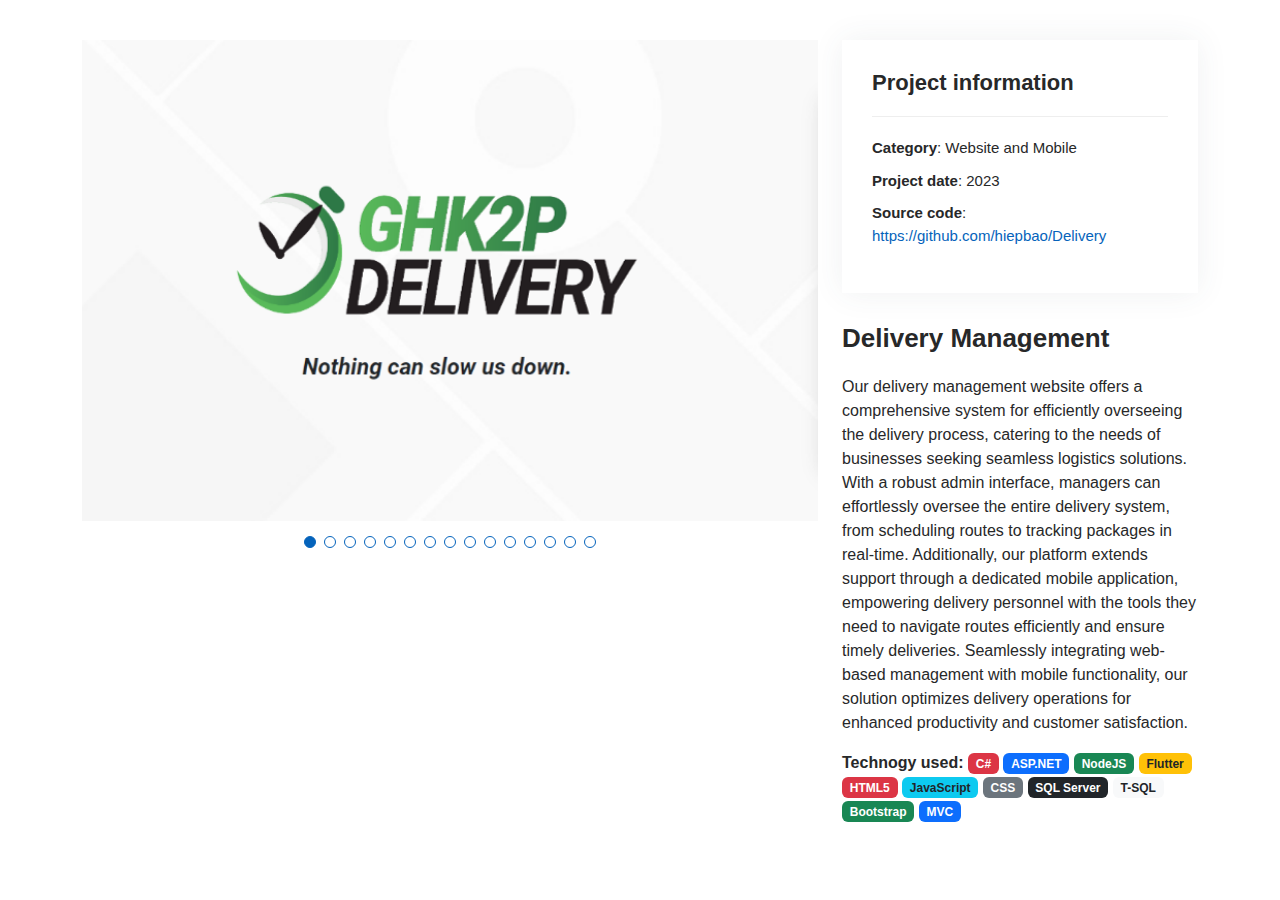
==== flower_detail.html @ a9fcd6f6 "V01" ====
<!DOCTYPE html>
<html lang="en">

<head>
    <meta charset="UTF-8">
    <meta name="viewport" content="width=device-width, initial-scale=1.0">
    <title>Delivery Management - Portfolio Details</title>
    <link rel="stylesheet" href="css/bootstrap.min.css">
    <link rel="stylesheet" href="css/boxicons.min.css">
    <link rel="stylesheet" href="css/glightbox.min.css">
    <link rel="stylesheet" href="css/swiper-bundle.min.css">
    <link rel="stylesheet" href="css/style.css">
    <style>
        #portfolio-details .portfolio-details-slider {
            max-width: 100%;
            height: auto;
        }
        #portfolio-details .swiper-slide img {
            width: 100%;
            height: auto;
            display: block;
            object-fit: cover;
        }
    </style>
</head>

<body>
    <!-- Portfolio Details Section -->
    <section id="portfolio-details" class="portfolio-details">
        <div class="container">

            <div class="row gy-4">

                <div class="col-lg-8">
                    <div class="portfolio-details-slider swiper">
                        <div class="swiper-wrapper align-items-center" id="swiperContainer">
                        </div>
                        <div class="swiper-pagination"></div>
                    </div>
                </div>

                <div class="col-lg-4">
                    <div class="portfolio-info">
                        <h3>Project information</h3>
                        <ul>
                            <li><strong>Category</strong>: Website and Mobile</li>
                            <li><strong>Project date</strong>: 2023</li>
                            <li><strong>Source code</strong>: <a href="https://github.com/hiepbao/Delivery" target="_blank">https://github.com/hiepbao/Delivery</a></li>
                        </ul>                        
                    </div>
                    <div class="portfolio-description">
                        <h2>Delivery Management</h2>
                        <p>
                            Our delivery management website offers a comprehensive system for efficiently overseeing the delivery process, catering to the needs of businesses seeking seamless logistics solutions. With a robust admin interface, managers can effortlessly oversee the entire delivery system, from scheduling routes to tracking packages in real-time. Additionally, our platform extends support through a dedicated mobile application, empowering delivery personnel with the tools they need to navigate routes efficiently and ensure timely deliveries. Seamlessly integrating web-based management with mobile functionality, our solution optimizes delivery operations for enhanced productivity and customer satisfaction.
                        </p>
                        
                        <div class="tech-tags">
                            <b>Technogy used:</b>
                            <span class="badge bg-danger">C#</span>
                            <span class="badge bg-primary">ASP.NET</span>
                            <span class="badge bg-success">NodeJS</span>
                            <span class="badge bg-warning text-dark">Flutter</span>
                            <span class="badge bg-danger">HTML5</span>
                            <span class="badge bg-info text-dark">JavaScript</span>
                            <span class="badge bg-secondary">CSS</span>
                            <span class="badge bg-dark">SQL Server</span>
                            <span class="badge bg-light text-dark">T-SQL</span>
                            <span class="badge bg-success">Bootstrap</span>
                            <span class="badge bg-primary">MVC</span>
                        </div>
                    </div>
                </div>

            </div>

        </div>
    </section><!-- End Portfolio Details Section -->

    <script src="js/bootstrap.bundle.min.js"></script>
    <script src="js/glightbox.min.js"></script>
    <script src="js/swiper-bundle.min.js"></script>
    <script>
        document.addEventListener("DOMContentLoaded", function () {
            const lightbox = GLightbox({
                selector: '.portfolio-lightbox'
            });
            const swiper = new Swiper('.swiper', {
                loop: true,
                autoplay: {
                    delay: 3000,
                    disableOnInteraction: false,
                },
                pagination: {
                    el: '.swiper-pagination',
                    clickable: true,
                },
            });
        });
    </script>

    <script>
        const swiperContainer = document.getElementById('swiperContainer');
        for (let i = 1; i <= 15; i++) {
            swiperContainer.innerHTML += `
                <div class="swiper-slide">
                    <img src="assets/delivery/delivery_${i}.png" alt="GHK2P Delivery Step ${i}">
                </div>
            `;
        }
    </script>
</body>

</html>
---- css/style.css ----
/**
* Template Name: MyResume
* Updated: May 30 2023 with Bootstrap v5.3.0
* Template URL: https://bootstrapmade.com/free-html-bootstrap-template-my-resume/
* Author: BootstrapMade.com
* License: https://bootstrapmade.com/license/
*/

/*--------------------------------------------------------------
# General
--------------------------------------------------------------*/
body {
  font-family: "Open Sans", sans-serif;
  color: #272829;
}

a {
  color: #0563bb;
  text-decoration: none;
}

a:hover {
  color: #067ded;
  text-decoration: none;
}

h1,
h2,
h3,
h4,
h5,
h6 {
  font-family: "Raleway", sans-serif;
}

/*--------------------------------------------------------------
# Back to top button
--------------------------------------------------------------*/
.back-to-top {
  position: fixed;
  visibility: hidden;
  opacity: 0;
  right: 15px;
  bottom: 15px;
  z-index: 996;
  background: #0563bb;
  width: 40px;
  height: 40px;
  border-radius: 50px;
  transition: all 0.4s;
}

.back-to-top i {
  font-size: 28px;
  color: #fff;
  line-height: 0;
}

.back-to-top:hover {
  background: #0678e3;
  color: #fff;
}

.back-to-top.active {
  visibility: visible;
  opacity: 1;
}

/*--------------------------------------------------------------
# Preloader
--------------------------------------------------------------*/
#preloader {
  position: fixed;
  top: 0;
  left: 0;
  right: 0;
  bottom: 0;
  z-index: 9999;
  overflow: hidden;
  background: #fff;
}

#preloader:before {
  content: "";
  position: fixed;
  top: calc(50% - 30px);
  left: calc(50% - 30px);
  border: 6px solid #0563bb;
  border-top-color: #fff;
  border-bottom-color: #fff;
  border-radius: 50%;
  width: 60px;
  height: 60px;
  animation: animate-preloader 1s linear infinite;
}

@keyframes animate-preloader {
  0% {
    transform: rotate(0deg);
  }

  100% {
    transform: rotate(360deg);
  }
}

/*--------------------------------------------------------------
# Disable aos animation delay on mobile devices
--------------------------------------------------------------*/
@media screen and (max-width: 768px) {
  [data-aos-delay] {
    transition-delay: 0 !important;
  }
}

/*--------------------------------------------------------------
# Header
--------------------------------------------------------------*/
#header {
  position: fixed;
  top: 0;
  left: 0;
  bottom: 0;
  z-index: 9997;
  transition: all 0.5s;
  padding: 15px;
  overflow-y: auto;
}

@media (max-width: 991px) {
  #header {
    width: 300px;
    background: #fff;
    border-right: 1px solid #e6e9ec;
    left: -300px;
  }
}

@media (min-width: 991px) {
  #main {
    margin-left: 100px;
  }
}

/*--------------------------------------------------------------
# Navigation Menu
--------------------------------------------------------------*/
/**
* Desktop Navigation 
*/
.nav-menu {
  padding: 0;
  display: block;
}

.nav-menu * {
  margin: 0;
  padding: 0;
  list-style: none;
}

.nav-menu>ul>li {
  position: relative;
  white-space: nowrap;
}

.nav-menu a,
.nav-menu a:focus {
  display: flex;
  align-items: center;
  color: #45505b;
  padding: 10px 18px;
  margin-bottom: 8px;
  transition: 0.3s;
  font-size: 15px;
  border-radius: 50px;
  background: #f2f3f5;
  height: 56px;
  width: 100%;
  overflow: hidden;
  transition: 0.3s;
}

.nav-menu a i,
.nav-menu a:focus i {
  font-size: 20px;
}

.nav-menu a span,
.nav-menu a:focus span {
  padding: 0 5px 0 7px;
  color: #45505b;
}

@media (min-width: 992px) {

  .nav-menu a,
  .nav-menu a:focus {
    width: 56px;
  }

  .nav-menu a span,
  .nav-menu a:focus span {
    display: none;
    color: #fff;
  }
}

.nav-menu a:hover,
.nav-menu .active,
.nav-menu .active:focus,
.nav-menu li:hover>a {
  color: #fff;
  background: #0563bb;
}

.nav-menu a:hover span,
.nav-menu .active span,
.nav-menu .active:focus span,
.nav-menu li:hover>a span {
  color: #fff;
}

.nav-menu a:hover,
.nav-menu li:hover>a {
  width: 100%;
  color: #fff;
}

.nav-menu a:hover span,
.nav-menu li:hover>a span {
  display: block;
}

/**
* Mobile Navigation 
*/
.mobile-nav-toggle {
  position: fixed;
  right: 10px;
  top: 10px;
  z-index: 9998;
  border: 0;
  background: none;
  font-size: 28px;
  transition: all 0.4s;
  outline: none !important;
  line-height: 0;
  cursor: pointer;
  border-radius: 50px;
  padding: 5px;
}

.mobile-nav-toggle i {
  color: #45505b;
}

.mobile-nav-active {
  overflow: hidden;
}

.mobile-nav-active #header {
  left: 0;
}

.mobile-nav-active .mobile-nav-toggle {
  color: #fff;
  background-color: #0563bb;
}

/*--------------------------------------------------------------
# Hero Section
--------------------------------------------------------------*/
#hero {
  width: 100%;
  height: 100vh;
  background: url("/images/hero-bg.JPG") top right no-repeat;
  background-size: cover;
  position: relative;
}

@media (min-width: 992px) {
  #hero {
    padding-left: 160px;
  }
}

#hero:before {
  content: "";
  background: rgba(255, 255, 255, 0.8);
  position: absolute;
  bottom: 0;
  top: 0;
  left: 0;
  right: 0;
}

#hero h1 {
  margin: 0;
  font-size: 64px;
  font-weight: 700;
  line-height: 56px;
  color: #45505b;
}

#hero p {
  color: #45505b;
  margin: 15px 0 0 0;
  font-size: 26px;
  font-family: "Poppins", sans-serif;
}

#hero p span {
  color: #0563bb;
  letter-spacing: 1px;
}

#hero .social-links {
  margin-top: 30px;
}

#hero .social-links a {
  font-size: 24px;
  display: inline-block;
  color: #45505b;
  line-height: 1;
  margin-right: 20px;
  transition: 0.3s;
}

#hero .social-links a:hover {
  color: #0563bb;
}

@media (max-width: 992px) {
  #hero {
    text-align: center;
  }

  #hero h1 {
    font-size: 32px;
    line-height: 36px;
  }

  #hero p {
    margin-top: 10px;
    font-size: 20px;
    line-height: 24px;
  }
}

/*--------------------------------------------------------------
# Sections General
--------------------------------------------------------------*/
section {
  padding: 60px 0;
  overflow: hidden;
}

.section-title {
  text-align: center;
  padding-bottom: 30px;
}

.section-title h2 {
  font-size: 32px;
  font-weight: bold;
  text-transform: uppercase;
  margin-bottom: 20px;
  padding-bottom: 20px;
  position: relative;
  color: #45505b;
}

.section-title h2::before {
  content: "";
  position: absolute;
  display: block;
  width: 120px;
  height: 1px;
  background: #ddd;
  bottom: 1px;
  left: calc(50% - 60px);
}

.section-title h2::after {
  content: "";
  position: absolute;
  display: block;
  width: 40px;
  height: 3px;
  background: #0563bb;
  bottom: 0;
  left: calc(50% - 20px);
}

.section-title p {
  margin-bottom: 0;
}

/*--------------------------------------------------------------
# About
--------------------------------------------------------------*/
.about .content h3 {
  font-weight: 700;
  font-size: 26px;
  color: #728394;
}

.about .content ul {
  list-style: none;
  padding: 0;
}

.about .content ul li {
  margin-bottom: 20px;
  display: flex;
  align-items: center;
}

.about .content ul strong {
  margin-right: 10px;
}

.about .content ul i {
  font-size: 16px;
  margin-right: 5px;
  color: #0563bb;
  line-height: 0;
}

.about .content p:last-child {
  margin-bottom: 0;
}

/*--------------------------------------------------------------
# Facts
--------------------------------------------------------------*/
.facts .count-box {
  padding: 30px 30px 25px 30px;
  margin-top: 30px;
  width: 100%;
  position: relative;
  text-align: center;
  background: #fff;
}

.facts .count-box i {
  position: absolute;
  top: -25px;
  left: 50%;
  transform: translateX(-50%);
  font-size: 24px;
  background: #0563bb;
  color: #fff;
  border-radius: 50px;
  display: inline-flex;
  align-items: center;
  justify-content: center;
  width: 48px;
  height: 48px;
}

.facts .count-box span {
  font-size: 36px;
  display: block;
  font-weight: 600;
  color: #011426;
}

.facts .count-box p {
  padding: 0;
  margin: 0;
  font-family: "Raleway", sans-serif;
  font-size: 14px;
}

/*--------------------------------------------------------------
# Akills
--------------------------------------------------------------*/
.skills .progress {
  height: 60px;
  display: block;
  background: none;
  border-radius: 0;
}

.skills .progress .skill {
  padding: 10px 0;
  margin: 0;
  text-transform: uppercase;
  display: block;
  font-weight: 600;
  font-family: "Poppins", sans-serif;
  color: #45505b;
}

.skills .progress .skill .val {
  float: right;
  font-style: normal;
}

.skills .progress-bar-wrap {
  background: #f2f3f5;
}

.skills .progress-bar {
  width: 1px;
  height: 10px;
  transition: 0.9s;
  background-color: #0563bb;
}

/*--------------------------------------------------------------
# Resume
--------------------------------------------------------------*/
.resume .resume-title {
  font-size: 26px;
  font-weight: 700;
  margin-top: 20px;
  margin-bottom: 20px;
  color: #45505b;
}

.resume .resume-item {
  padding: 0 0 20px 20px;
  margin-top: -2px;
  border-left: 2px solid #0563bb;
  position: relative;
}

.resume .resume-item h4 {
  line-height: 18px;
  font-size: 18px;
  font-weight: 600;
  text-transform: uppercase;
  font-family: "Poppins", sans-serif;
  color: #0563bb;
  margin-bottom: 10px;
}

.resume .resume-item h5 {
  font-size: 16px;
  background: #f7f8f9;
  padding: 5px 15px;
  display: inline-block;
  font-weight: 600;
  margin-bottom: 10px;
}

.resume .resume-item ul {
  padding-left: 20px;
}

.resume .resume-item ul li {
  padding-bottom: 10px;
}

.resume .resume-item:last-child {
  padding-bottom: 0;
}

.resume .resume-item::before {
  content: "";
  position: absolute;
  width: 16px;
  height: 16px;
  border-radius: 50px;
  left: -9px;
  top: 0;
  background: #fff;
  border: 2px solid #0563bb;
}

/*--------------------------------------------------------------
# Portfolio
--------------------------------------------------------------*/
.portfolio .portfolio-item {
  margin-bottom: 30px;
}

.portfolio #portfolio-flters {
  padding: 0;
  margin: 0 auto 25px auto;
  list-style: none;
  text-align: center;
  background: #fff;
  border-radius: 50px;
  padding: 2px 15px;
}

.portfolio #portfolio-flters li {
  cursor: pointer;
  display: inline-block;
  padding: 10px 15px;
  font-size: 14px;
  font-weight: 600;
  line-height: 1;
  text-transform: uppercase;
  color: #272829;
  margin-bottom: 5px;
  transition: all 0.3s ease-in-out;
}

.portfolio #portfolio-flters li:hover,
.portfolio #portfolio-flters li.filter-active {
  color: #0563bb;
}

.portfolio #portfolio-flters li:last-child {
  margin-right: 0;
}

.portfolio .portfolio-wrap {
  transition: 0.3s;
  position: relative;
  overflow: hidden;
  z-index: 1;
  background: rgba(69, 80, 91, 0.8);
}

.portfolio .portfolio-wrap::before {
  content: "";
  background: rgba(255, 255, 255, 0.7);
  position: absolute;
  left: 30px;
  right: 30px;
  top: 30px;
  bottom: 30px;
  transition: all ease-in-out 0.3s;
  z-index: 2;
  opacity: 0;
}

.portfolio .portfolio-wrap .portfolio-info {
  opacity: 0;
  position: absolute;
  top: 0;
  left: 0;
  right: 0;
  bottom: 0;
  text-align: center;
  z-index: 3;
  transition: all ease-in-out 0.3s;
  display: flex;
  flex-direction: column;
  justify-content: center;
  align-items: center;
}

.portfolio .portfolio-wrap .portfolio-info::before {
  display: block;
  content: "";
  width: 48px;
  height: 48px;
  position: absolute;
  top: 35px;
  left: 35px;
  border-top: 3px solid #d7dce1;
  border-left: 3px solid #d7dce1;
  transition: all 0.5s ease 0s;
  z-index: 9994;
}

.portfolio .portfolio-wrap .portfolio-info::after {
  display: block;
  content: "";
  width: 48px;
  height: 48px;
  position: absolute;
  bottom: 35px;
  right: 35px;
  border-bottom: 3px solid #d7dce1;
  border-right: 3px solid #d7dce1;
  transition: all 0.5s ease 0s;
  z-index: 9994;
}

.portfolio .portfolio-wrap .portfolio-info h4 {
  font-size: 20px;
  color: #45505b;
  font-weight: 600;
}

.portfolio .portfolio-wrap .portfolio-info p {
  color: #45505b;
  font-size: 14px;
  text-transform: uppercase;
  padding: 0;
  margin: 0;
}

.portfolio .portfolio-wrap .portfolio-links {
  text-align: center;
  z-index: 4;
}

.portfolio .portfolio-wrap .portfolio-links a {
  color: #45505b;
  margin: 0 2px;
  font-size: 28px;
  display: inline-block;
  transition: 0.3s;
}

.portfolio .portfolio-wrap .portfolio-links a:hover {
  color: #148af9;
}

.portfolio .portfolio-wrap:hover::before {
  top: 0;
  left: 0;
  right: 0;
  bottom: 0;
  opacity: 1;
}

.portfolio .portfolio-wrap:hover .portfolio-info {
  opacity: 1;
}

.portfolio .portfolio-wrap:hover .portfolio-info::before {
  top: 15px;
  left: 15px;
}

.portfolio .portfolio-wrap:hover .portfolio-info::after {
  bottom: 15px;
  right: 15px;
}

/*--------------------------------------------------------------
# Portfolio Details
--------------------------------------------------------------*/
.portfolio-details {
  padding-top: 40px;
}

.portfolio-details .portfolio-details-slider img {
  width: 100%;
}

.swiper-slide img {
  width: 100%;
  height: auto;
  display: block;
}

.portfolio-details .portfolio-details-slider .swiper-pagination {
  margin-top: 20px;
  position: relative;
}

.portfolio-details .portfolio-details-slider .swiper-pagination .swiper-pagination-bullet {
  width: 12px;
  height: 12px;
  background-color: #fff;
  opacity: 1;
  border: 1px solid #0563bb;
}

.portfolio-details .portfolio-details-slider .swiper-pagination .swiper-pagination-bullet-active {
  background-color: #0563bb;
}

.portfolio-details .portfolio-info {
  padding: 30px;
  box-shadow: 0px 0 30px rgba(69, 80, 91, 0.08);
}

.portfolio-details .portfolio-info h3 {
  font-size: 22px;
  font-weight: 700;
  margin-bottom: 20px;
  padding-bottom: 20px;
  border-bottom: 1px solid #eee;
}

.portfolio-details .portfolio-info ul {
  list-style: none;
  padding: 0;
  font-size: 15px;
}

.portfolio-details .portfolio-info ul li+li {
  margin-top: 10px;
}

.portfolio-details .portfolio-description {
  padding-top: 30px;
}

.portfolio-details .portfolio-description h2 {
  font-size: 26px;
  font-weight: 700;
  margin-bottom: 20px;
}

.portfolio-details .portfolio-description p {
  padding: 0;
}

/*--------------------------------------------------------------
# Services
--------------------------------------------------------------*/
.services .icon-box {
  text-align: center;
  padding: 70px 20px 80px 20px;
  transition: all ease-in-out 0.3s;
  background: #fff;
  box-shadow: 0px 5px 90px 0px rgba(110, 123, 131, 0.05);
}

.services .icon-box .icon {
  margin: 0 auto;
  width: 100px;
  height: 100px;
  display: flex;
  align-items: center;
  justify-content: center;
  transition: ease-in-out 0.3s;
  position: relative;
}

.services .icon-box .icon i {
  font-size: 36px;
  transition: 0.5s;
  position: relative;
}

.services .icon-box .icon svg {
  position: absolute;
  top: 0;
  left: 0;
}

.services .icon-box .icon svg path {
  transition: 0.5s;
  fill: #f5f5f5;
}

.services .icon-box h4 {
  font-weight: 600;
  margin: 10px 0 15px 0;
  font-size: 22px;
}

.services .icon-box h4 a {
  color: #45505b;
  transition: ease-in-out 0.3s;
}

.services .icon-box p {
  line-height: 24px;
  font-size: 14px;
  margin-bottom: 0;
}

.services .icon-box:hover {
  border-color: #fff;
  box-shadow: 0px 0 35px 0 rgba(0, 0, 0, 0.08);
}

.services .iconbox-blue i {
  color: #47aeff;
}

.services .iconbox-blue:hover .icon i {
  color: #fff;
}

.services .iconbox-blue:hover .icon path {
  fill: #47aeff;
}

.services .iconbox-orange i {
  color: #ffa76e;
}

.services .iconbox-orange:hover .icon i {
  color: #fff;
}

.services .iconbox-orange:hover .icon path {
  fill: #ffa76e;
}

.services .iconbox-pink i {
  color: #e80368;
}

.services .iconbox-pink:hover .icon i {
  color: #fff;
}

.services .iconbox-pink:hover .icon path {
  fill: #e80368;
}

.services .iconbox-yellow i {
  color: #ffbb2c;
}

.services .iconbox-yellow:hover .icon i {
  color: #fff;
}

.services .iconbox-yellow:hover .icon path {
  fill: #ffbb2c;
}

.services .iconbox-red i {
  color: #ff5828;
}

.services .iconbox-red:hover .icon i {
  color: #fff;
}

.services .iconbox-red:hover .icon path {
  fill: #ff5828;
}

.services .iconbox-teal i {
  color: #11dbcf;
}

.services .iconbox-teal:hover .icon i {
  color: #fff;
}

.services .iconbox-teal:hover .icon path {
  fill: #11dbcf;
}

/*--------------------------------------------------------------
# Testimonials
--------------------------------------------------------------*/
.testimonials .section-header {
  margin-bottom: 40px;
}

.testimonials .testimonials-carousel,
.testimonials .testimonials-slider {
  overflow: hidden;
}

.testimonials .testimonial-item {
  text-align: center;
}

.testimonials .testimonial-item .testimonial-img {
  width: 120px;
  border-radius: 50%;
  border: 4px solid #fff;
  margin: 0 auto;
}

.testimonials .testimonial-item h3 {
  font-size: 20px;
  font-weight: bold;
  margin: 10px 0 5px 0;
  color: #111;
}

.testimonials .testimonial-item h4 {
  font-size: 14px;
  color: #999;
  margin: 0 0 15px 0;
}

.testimonials .testimonial-item .quote-icon-left,
.testimonials .testimonial-item .quote-icon-right {
  color: #90c8fc;
  font-size: 26px;
}

.testimonials .testimonial-item .quote-icon-left {
  display: inline-block;
  left: -5px;
  position: relative;
}

.testimonials .testimonial-item .quote-icon-right {
  display: inline-block;
  right: -5px;
  position: relative;
  top: 10px;
}

.testimonials .testimonial-item p {
  font-style: italic;
  margin: 0 auto 15px auto;
}

.testimonials .swiper-pagination {
  margin-top: 20px;
  position: relative;
}

.testimonials .swiper-pagination .swiper-pagination-bullet {
  width: 12px;
  height: 12px;
  background-color: #fff;
  opacity: 1;
  border: 1px solid #0563bb;
}

.testimonials .swiper-pagination .swiper-pagination-bullet-active {
  background-color: #0563bb;
}

@media (min-width: 992px) {
  .testimonials .testimonial-item p {
    width: 80%;
  }
}

/*--------------------------------------------------------------
# Contact
--------------------------------------------------------------*/
.contact .info {
  width: 100%;
  background: #fff;
}

.contact .info i {
  font-size: 20px;
  color: #0563bb;
  float: left;
  width: 44px;
  height: 44px;
  background: #eef7ff;
  display: flex;
  justify-content: center;
  align-items: center;
  border-radius: 50px;
  transition: all 0.3s ease-in-out;
}

.contact .info h4 {
  padding: 0 0 0 60px;
  font-size: 22px;
  font-weight: 600;
  margin-bottom: 5px;
  color: #45505b;
}

.contact .info p {
  padding: 0 0 0 60px;
  margin-bottom: 0;
  font-size: 14px;
  color: #728394;
}

.contact .info .email,
.contact .info .phone {
  margin-top: 40px;
}

.contact .info .email:hover i,
.contact .info .address:hover i,
.contact .info .phone:hover i {
  background: #0563bb;
  color: #fff;
}

.contact .php-email-form {
  width: 100%;
  background: #fff;
}

.contact .php-email-form .form-group {
  padding-bottom: 8px;
}

.contact .php-email-form .error-message {
  display: none;
  color: #fff;
  background: #ed3c0d;
  text-align: left;
  padding: 15px;
  font-weight: 600;
}

.contact .php-email-form .error-message br+br {
  margin-top: 25px;
}

.contact .php-email-form .sent-message {
  display: none;
  color: #fff;
  background: #18d26e;
  text-align: center;
  padding: 15px;
  font-weight: 600;
}

.contact .php-email-form .loading {
  display: none;
  background: #fff;
  text-align: center;
  padding: 15px;
}

.contact .php-email-form .loading:before {
  content: "";
  display: inline-block;
  border-radius: 50%;
  width: 24px;
  height: 24px;
  margin: 0 10px -6px 0;
  border: 3px solid #18d26e;
  border-top-color: #eee;
  animation: animate-loading 1s linear infinite;
}

.contact .php-email-form input,
.contact .php-email-form textarea {
  border-radius: 4px;
  box-shadow: none;
  font-size: 14px;
}

.contact .php-email-form input {
  height: 44px;
}

.contact .php-email-form textarea {
  padding: 10px 12px;
}

.contact .php-email-form button[type=submit] {
  background: #0563bb;
  border: 0;
  padding: 10px 35px;
  color: #fff;
  transition: 0.4s;
  border-radius: 50px;
}

.contact .php-email-form button[type=submit]:hover {
  background: #0678e3;
}

@keyframes animate-loading {
  0% {
    transform: rotate(0deg);
  }

  100% {
    transform: rotate(360deg);
  }
}

/*--------------------------------------------------------------
# Footer
--------------------------------------------------------------*/
#footer {
  background: #f7f8f9;
  color: #45505b;
  font-size: 14px;
  text-align: center;
  padding: 30px 0;
}

#footer h3 {
  font-size: 36px;
  font-weight: 700;
  position: relative;
  font-family: "Poppins", sans-serif;
  padding: 0;
  margin: 0 0 15px 0;
}

#footer p {
  font-size: 15;
  font-style: italic;
  padding: 0;
  margin: 0 0 40px 0;
}

#footer .social-links {
  margin: 0 0 40px 0;
}

#footer .social-links a {
  font-size: 18px;
  display: inline-block;
  background: #0563bb;
  color: #fff;
  line-height: 1;
  padding: 8px 0;
  margin-right: 4px;
  border-radius: 50%;
  text-align: center;
  width: 36px;
  height: 36px;
  transition: 0.3s;
}

#footer .social-links a:hover {
  background: #0678e3;
  color: #fff;
  text-decoration: none;
}

#footer .copyright {
  margin: 0 0 5px 0;
}

#footer .credits {
  font-size: 13px;
}

.send-message-btn {
  width: 25%;
  background-color: #007bff;
  border: none;
  color: #fff;
  padding: 12px;
  border-radius: 25px;
  cursor: pointer;
  font-size: 16px;
  font-weight: bold;
  transition: background-color 0.3s ease, box-shadow 0.3s ease;
}

.send-message-btn:hover {
  background-color: #0056b3;
  box-shadow: 0px 4px 8px rgba(0, 0, 0, 0.2);
}

.send-message-btn:focus {
  outline: none;
  box-shadow: 0px 0px 8px 2px rgba(0, 123, 255, 0.6);
}
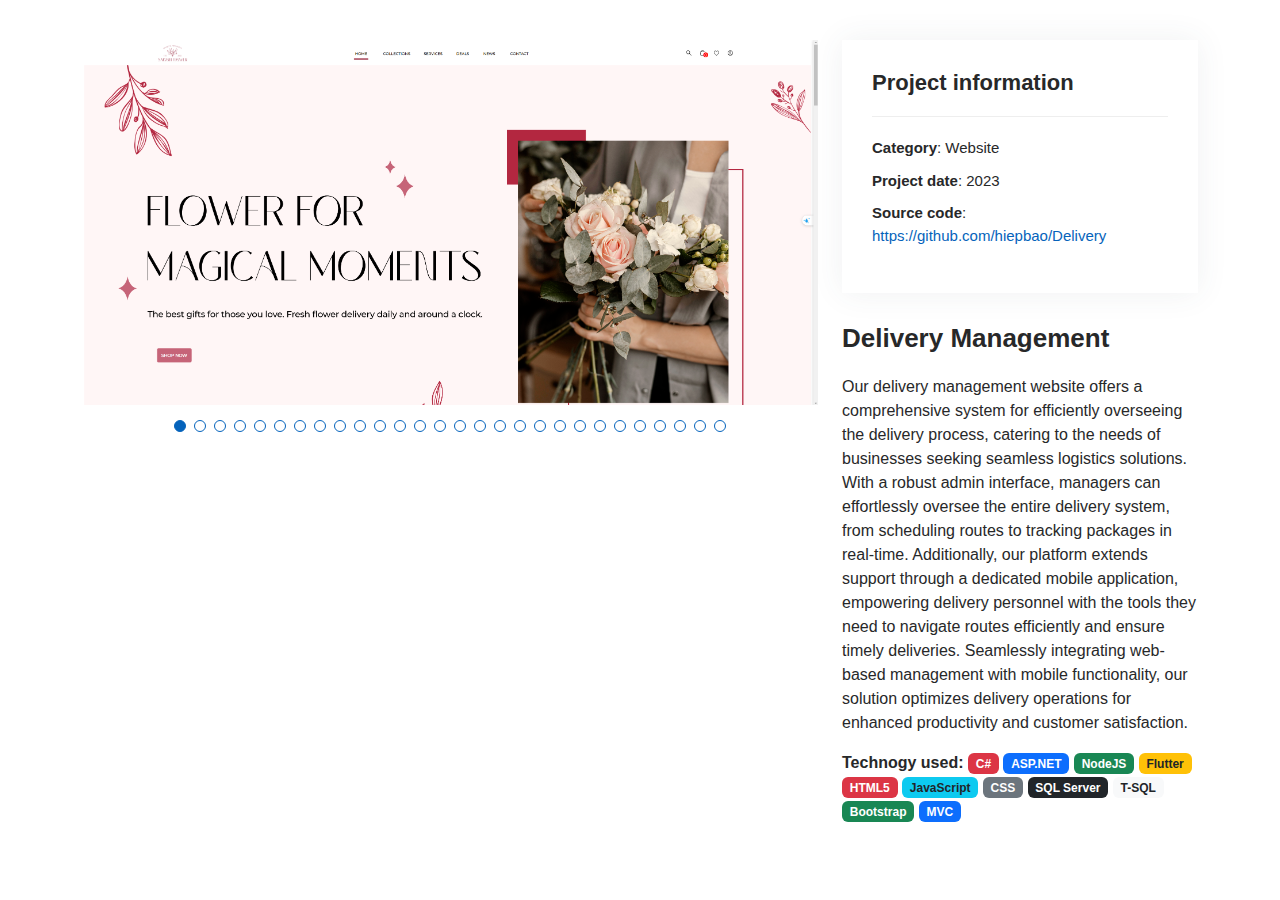
==== commit ff0ea9df: "V0.5" ====
--- a/flower_detail.html
+++ b/flower_detail.html
@@ -43,7 +43,7 @@
                     <div class="portfolio-info">
                         <h3>Project information</h3>
                         <ul>
-                            <li><strong>Category</strong>: Website and Mobile</li>
+                            <li><strong>Category</strong>: Website </li>
                             <li><strong>Project date</strong>: 2023</li>
                             <li><strong>Source code</strong>: <a href="https://github.com/hiepbao/Delivery" target="_blank">https://github.com/hiepbao/Delivery</a></li>
                         </ul>                        
@@ -100,10 +100,10 @@
 
     <script>
         const swiperContainer = document.getElementById('swiperContainer');
-        for (let i = 1; i <= 15; i++) {
+        for (let i = 1; i <= 28; i++) {
             swiperContainer.innerHTML += `
                 <div class="swiper-slide">
-                    <img src="assets/delivery/delivery_${i}.png" alt="GHK2P Delivery Step ${i}">
+                    <img src="assets/flower/flower${i}.png" alt="GHK2P Delivery Step ${i}">
                 </div>
             `;
         }
--- a/css/style.css
+++ b/css/style.css
@@ -274,7 +274,7 @@
 #hero {
   width: 100%;
   height: 100vh;
-  background: url("/images/hero-bg.JPG") top right no-repeat;
+  background: url("https://hiepbao.github.io/info/images/hero-bg.JPG") top right no-repeat;
   background-size: cover;
   position: relative;
 }
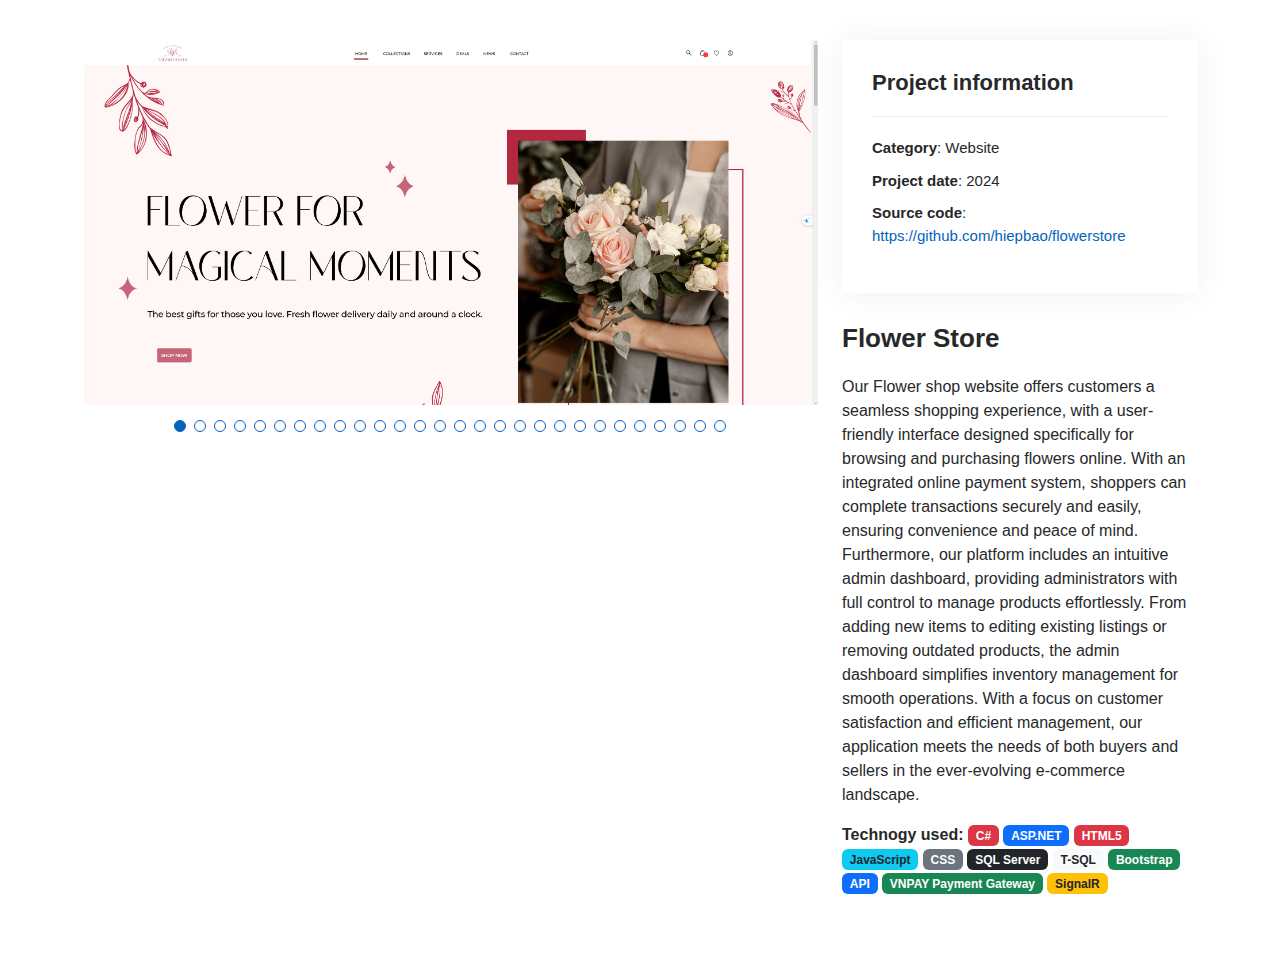
==== commit e41c0702: "V0.7" ====
--- a/flower_detail.html
+++ b/flower_detail.html
@@ -44,29 +44,29 @@
                         <h3>Project information</h3>
                         <ul>
                             <li><strong>Category</strong>: Website </li>
-                            <li><strong>Project date</strong>: 2023</li>
-                            <li><strong>Source code</strong>: <a href="https://github.com/hiepbao/Delivery" target="_blank">https://github.com/hiepbao/Delivery</a></li>
+                            <li><strong>Project date</strong>: 2024</li>
+                            <li><strong>Source code</strong>: <a href="https://github.com/hiepbao/flowerstore" target="_blank">https://github.com/hiepbao/flowerstore</a></li>
                         </ul>                        
                     </div>
                     <div class="portfolio-description">
-                        <h2>Delivery Management</h2>
+                        <h2>Flower Store</h2>
                         <p>
-                            Our delivery management website offers a comprehensive system for efficiently overseeing the delivery process, catering to the needs of businesses seeking seamless logistics solutions. With a robust admin interface, managers can effortlessly oversee the entire delivery system, from scheduling routes to tracking packages in real-time. Additionally, our platform extends support through a dedicated mobile application, empowering delivery personnel with the tools they need to navigate routes efficiently and ensure timely deliveries. Seamlessly integrating web-based management with mobile functionality, our solution optimizes delivery operations for enhanced productivity and customer satisfaction.
+                           Our Flower shop website offers customers a seamless shopping experience, with a user-friendly interface designed specifically for browsing and purchasing flowers online. With an integrated online payment system, shoppers can complete transactions securely and easily, ensuring convenience and peace of mind. Furthermore, our platform includes an intuitive admin dashboard, providing administrators with full control to manage products effortlessly. From adding new items to editing existing listings or removing outdated products, the admin dashboard simplifies inventory management for smooth operations. With a focus on customer satisfaction and efficient management, our application meets the needs of both buyers and sellers in the ever-evolving e-commerce landscape. 
                         </p>
                         
                         <div class="tech-tags">
                             <b>Technogy used:</b>
                             <span class="badge bg-danger">C#</span>
                             <span class="badge bg-primary">ASP.NET</span>
-                            <span class="badge bg-success">NodeJS</span>
-                            <span class="badge bg-warning text-dark">Flutter</span>
                             <span class="badge bg-danger">HTML5</span>
                             <span class="badge bg-info text-dark">JavaScript</span>
                             <span class="badge bg-secondary">CSS</span>
                             <span class="badge bg-dark">SQL Server</span>
                             <span class="badge bg-light text-dark">T-SQL</span>
                             <span class="badge bg-success">Bootstrap</span>
-                            <span class="badge bg-primary">MVC</span>
+                            <span class="badge bg-primary">API</span>
+                            <span class="badge bg-success">VNPAY Payment Gateway</span>
+                            <span class="badge bg-warning text-dark">SignalR</span>
                         </div>
                     </div>
                 </div>
